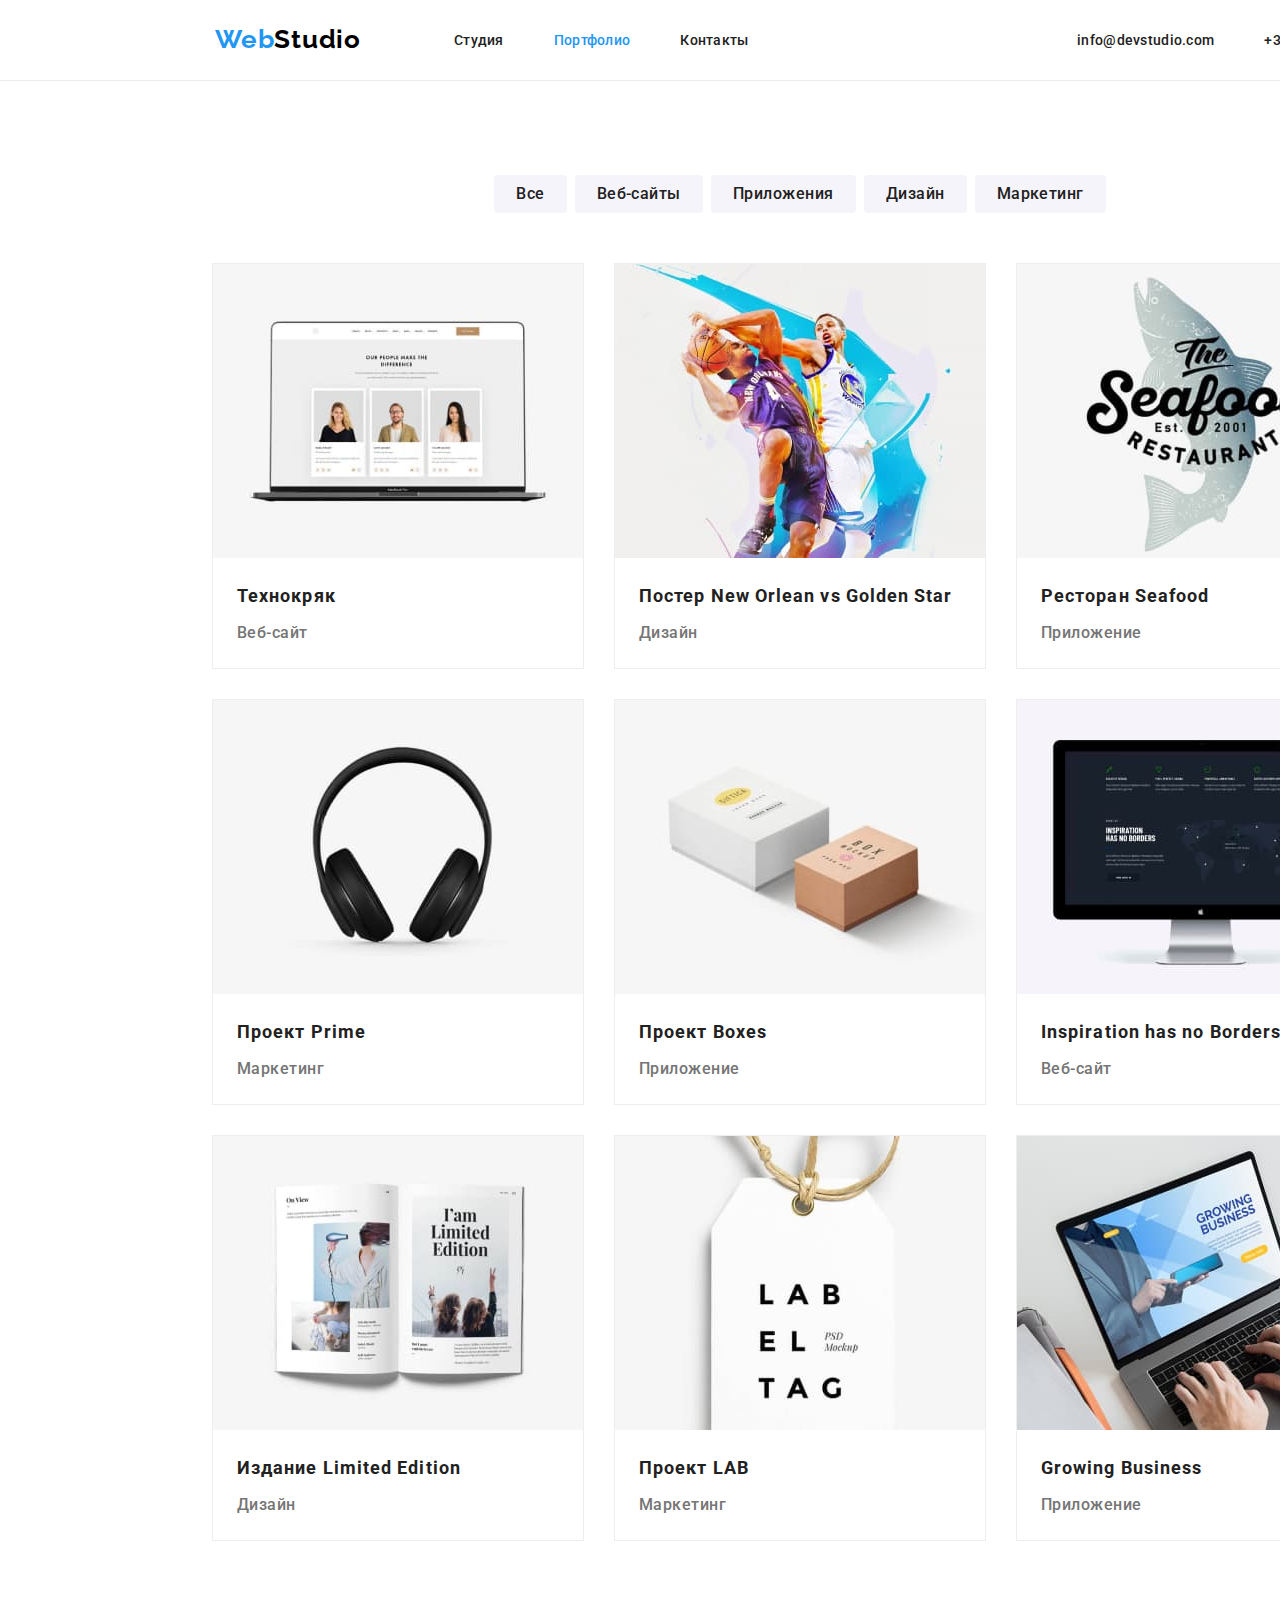
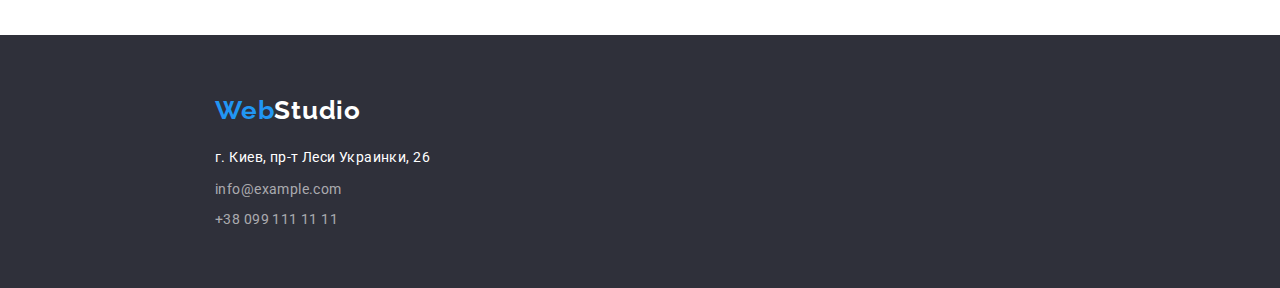
==== portfolio.html @ de570d7b "Соцсети в процессе Hover" ====
<!DOCTYPE html>
<html lang="ru">
<head>
    <meta charset="UTF-8">
    <meta name="viewport" content="width=device-width, initial-scale=1.0">
    <title>WebStudio</title>
        <link rel="stylesheet" href="https://cdnjs.cloudflare.com/ajax/libs/modern-normalize/1.1.0/modern-normalize.min.css"
            integrity="sha512-wpPYUAdjBVSE4KJnH1VR1HeZfpl1ub8YT/NKx4PuQ5NmX2tKuGu6U/JRp5y+Y8XG2tV+wKQpNHVUX03MfMFn9Q=="
            crossorigin="anonymous" referrerpolicy="no-referrer" />
        <link rel="preconnect" href="https://fonts.googleapis.com">
        <link rel="preconnect" href="https://fonts.gstatic.com" crossorigin>
        <link href="https://fonts.googleapis.com/css2?family=Raleway:wght@700&family=Roboto:wght@400;500;700;900&display=swap"
            rel="stylesheet">
        <link rel="stylesheet" href="./css/styles.css">
</head>

<body>
    <!--                                       Шапка -->
    <header class="header">
        <div class="container main-nav">
            <nav class="main-nav">
                <a class="header-logo" href="./index.html"><span class="header-web">Web</span>Studio</a>
                <ul class="list header-list">
                    <li class="header-item"><a class="link" href="./index.html">Студия</a></li>
                    <li class="header-item-active"><a class="link" href="">Портфолио</a></li>
                    <li class="header-item"><a class="link" href="">Контакты</a></li>
                </ul>
            </nav>
    
            <ul class="list contacts-nav">
                <li class="title"><a class="link" href="mailto:info@devstudio.com">info@devstudio.com</a></li>
                <li class="title"><a class="link" href="tel:+380961111111">+38 096 111 11 11</a></li>
            </ul>
        </div>
    </header>
    
    <main>
        <section>
        <!--                                 Навигация -->
    <div class="container list-button">
            <ul class="list">
                <li class="btn"><button class="button" type="button">Все</button></li>
                <li class="btn"><button class="button" type="button">Веб-сайты</button></li>
                <li class="btn"><button class="button" type="button">Приложения</button></li>
                <li class="btn"><button class="button" type="button">Дизайн</button></li>
                <li class="btn"><button class="button" type="button">Маркетинг</button></li>
            </ul>
    </div>
        <!--                            Основной контент -->
            <div class="container">
                <ul class="list portfolio">
                    <li class="list-portfolio">
                        <a class="link" href="">
                            <img src="./images/portfolio1.jpg" alt="Фото работников студии"
                                width="370"
                                height="294">
                            <h2 class="portfolio-title">Технокряк</h2>
                            <p class="portfolio-text">Веб-сайт</p>
                        </a>
                    </li>
                    <li class="list-portfolio">
                        <a class="link" href="">
                            <img src="./images/portfolio2.jpg" alt="Баскетболисты играют"
                                width="370"
                                height="294">
                            <h2 class="portfolio-title">Постер New Orlean vs Golden Star</h2>
                            <p class="portfolio-text">Дизайн</p>
                        </a>
                    </li>
                    <li class="list-portfolio">
                        <a class="link" href="">
                            <img src="./images/portfolio3.jpg" alt="Логотип ресторана"
                                width="370"
                                height="294">
                            <h2 class="portfolio-title">Ресторан Seafood</h2>
                            <p class="portfolio-text">Приложение</p>
                        </a>
                    </li>
                    <li class="list-portfolio">
                        <a class="link" href="">
                            <img src="./images/portfolio4.jpg" alt="Студийные наушники"
                                width="370"
                                height="294">
                            <h2 class="portfolio-title">Проект Prime</h2>
                            <p class="portfolio-text">Маркетинг</p>
                        </a>
                    </li>
                    <li class="list-portfolio">
                        <a class="link" href="">
                            <img src="./images/portfolio5.jpg" alt="Две коробки"
                                width="370"
                                height="294">
                            <h2 class="portfolio-title">Проект Boxes</h2>
                            <p class="portfolio-text">Приложение</p>
                        </a>
                    </li>
                    <li class="list-portfolio">
                        <a class="link" href="">
                            <img src="./images/portfolio6.jpg" alt="Дисплей монитора"
                                width="370"
                                height="294">
                            <h2 class="portfolio-title">Inspiration has no Borders</h2>
                            <p class="portfolio-text">Веб-сайт</p>
                        </a>
                    </li>
                    <li class="list-portfolio">
                        <a class="link" href="">
                            <img src="./images/portfolio7.jpg" alt="Открытая книга"
                                width="370"
                                height="294">
                            <h2 class="portfolio-title">Издание Limited Edition</h2>
                            <p class="portfolio-text">Дизайн</p>
                        </a>
                    </li>
                    <li class="list-portfolio">
                        <a class="link" href="">
                            <img src="./images/portfolio8.jpg" alt="Лейбл на нитке"
                                width="370"
                                height="294">
                            <h2 class="portfolio-title">Проект LAB</h2>
                            <p class="portfolio-text">Маркетинг</p>
                        </a>
                    </li>
                    <li class="list-portfolio">
                        <a class="link" href="">
                            <img src="./images/portfolio9.jpg" alt="Открытый ноутбук"
                                width="370"
                                height="294">
                            <h2 class="portfolio-title">Growing Business</h2>
                            <p class="portfolio-text">Приложение</p>
                        </a>
                    </li>

                </ul>
            </div>
        </section>
    </main>
 

    
  
    <!--                                        Подвал -->
    <footer class="footer">
        <div class="container padding-footer">
            <a class="header-logo-footer" href=""><span class="header-web">Web</span>Studio</a>
    
            <address>
                <ul class="list-footer">
                    <li>
                        <a class="link address" href="https://goo.gl/maps/YxNXWKbfuBUjz3Hh7" target="-_blank">г. Киев, пр-т
                            Леси Украинки, 26</a>
                    </li>
                    <li>
                        <a class="link info-mail" href="mailto:info@example.com">info@example.com</a>
                    </li>
                    <li>
                        <a class="link info" href="tel:+380991111111">+38 099 111 11 11</a>
                    </li>
                </ul>
            </address>
        </div>
    </footer>

</body>

</html>
---- css/styles.css ----
:root {
  --primary-body-color: #ffffff;
  --primary-color-title: #212121;
  --primary-color-paragraph: #757575;
  --color-link: #2196f3;
  --hero-button-hover: #188ce8;
  --footer-hero-background-color: #2f303a;
  --button-background-color: #f5f4fa;
  --header-logo: black;
  --header-web: #2196f3;
  --background-our-team: #f5f4fa;
}
html {
  box-sizing: border-box;
}
*,
*::before,
*::after {
  box-sizing: inherit;
}

/* Остальной код */

p,
ul,
h1,
h2,
h3,
h4,
h5,
h6 {
  margin: 0;
  padding-left: 0;
}
img {
  display: block;
}

body {
  background-color: var(--primary-body-color);
  font-family: Roboto, sans-serif;
  margin: 0;
  width: 1600px;
  margin-left: auto;
  margin-right: auto;
}

.container {
  width: 1230px;
  padding-left: 15px;
  padding-right: 15px;
  margin-left: auto;
  margin-right: auto;
}

.list {
  list-style: none;
  display: flex;
}
.link {
  text-decoration: none;
}

/* ----------------------------Шапка--------------------- */
.main-nav {
  display: flex;
  align-items: center;
  padding-right: 15px;
  padding-left: 15px;
  height: 80px;
  padding-top: 24px;
  padding-bottom: 25px;
}
.header {
  border-bottom: 1px solid #ececec;
}
.header-web {
  color: var(--header-web);
}
.header-logo {
  font-size: 26px;
  line-height: 31px;
  letter-spacing: 0.03em;
  text-decoration: none;
  color: var(--header-logo);
  font-family: Raleway, sans-serif;
  font-weight: 700;

  margin-right: 93px;

  display: inline-block;
}
.link {
  color: var(--primary-color-title);
  font-weight: 500;
  font-size: 14px;
  line-height: 1.14;
  letter-spacing: 0.02em;

  display: inline-block;
}
.contacts-nav {
  margin-left: auto;
  padding-right: 15px;
}
.header-item,
.header-item-active {
  margin-right: 50px;
}
.title {
  margin-right: 50px;
}
.title:last-child {
  margin-right: 0px;
}
.header-item:last-child {
  margin-right: 0px;
}

.header-item > a:hover,
.header-item > a:focus {
  color: var(--color-link);
}
.header-item > a .link {
  color: var(--primary-color-paragraph);
  font-weight: 500;
  font-size: 14px;
  line-height: 1.14;
  letter-spacing: 0.02em;

  display: inline-block;
}

.header-item-active > .link {
  color: var(--color-link);
}
.link:hover,
.link:focus {
  color: var(--color-link);
}
/* ------------------------Герой--------------------------------- */
.hero {
  background-color: var(--footer-hero-background-color);
  text-align: center;
  padding-top: 200px;
  padding-bottom: 200px;
  background: linear-gradient(rgba(47, 48, 58, 0.4), rgba(47, 48, 58, 0.4)),
    url(../images/hero.jpg);
  max-width: 1600px;
}
.hero-title {
  color: var(--primary-body-color);
  font-style: normal;
  font-weight: 900;
  font-size: 44px;
  line-height: 1.36;
  display: inline-block;
  text-transform: uppercase;

  margin-bottom: 30px;
}
.hero-button {
  font-weight: bold;
  color: var(--primary-body-color);
  background-color: var(--color-link);

  padding: 10px 32px;
  border-radius: 4px;
  border: none;
  cursor: pointer;
  margin-right: 700px;
  margin-left: 700px;
  width: 200px;
  height: 50px;
}
.hero-button:hover {
  background-color: var(--hero-button-hover);
}

/*-----------------------Чем мы занимаемся------------------------ */
.visually-hidden {
  position: fixed;
  transform: scale(0);
}
.padding-list {
  padding-top: 94px;
  padding-bottom: 94px;
}
.svg {
  background-color: #f5f4fa;
  width: 270px;
  height: 120px;
  margin-bottom: 30px;
}
.svg-antenna {
  width: 65.32px;
  height: 70px;
  margin: 25px 102.34px;
}
.svg-clock {
  width: 66.96px;
  height: 70px;
  margin: 25px 101.5px;
}
.svg-diagram {
  width: 70px;
  height: 53.69px;
  margin: 33.2px 100px 33.11px 100px;
}
.svg-astronaut {
  width: 70px;
  height: 70px;
  margin: 25px 100px;
}
.list-text {
  color: var(--primary-color-paragraph);
  font-size: 14px;
  line-height: 1.71;
  letter-spacing: 0.03em;

  width: 270px;
}
.list-heading:not(:last-child) {
  padding-right: 30px;
}

.heading {
  color: var(--primary-color-title);
  font-weight: bold;
  font-size: 14px;
  line-height: 1.14;
  letter-spacing: 0.03em;
  text-transform: uppercase;

  margin-bottom: 10px;
}
.photo-title {
  font-weight: bold;
  font-size: 36px;
  line-height: 1.16;
  text-align: center;
  letter-spacing: 0.03em;

  margin-bottom: 50px;
}
.padding-photo {
  padding-bottom: 94px;
}
.margin-img:not(:last-child) {
  margin-right: 30px;
}

/* --------------------------Наша команда------------------------ */
.our-team {
  background-color: var(--background-our-team);
}
.team-names {
  color: var(--primary-color-title);
  font-weight: 500;
  font-size: 16px;
  line-height: 1.18;
  text-align: center;
  letter-spacing: 0.03em;

  margin-top: 30px;
  margin-bottom: 10px;
}
.team-position {
  color: var(--primary-color-paragraph);
  font-size: 16px;
  line-height: 1.18;
  text-align: center;
  letter-spacing: 0.03em;

  margin-bottom: 16px;
}
.padding-team {
  padding-bottom: 94px;
  padding-top: 94px;

  background-color: var();
}
.pfoto-team {
  background-color: var(--primary-body-color);
  margin-right: 30px;
  box-shadow: 0px 1px 3px rgba(0, 0, 0, 0.12), 0px 1px 1px rgba(0, 0, 0, 0.14),
    0px 2px 1px rgba(0, 0, 0, 0.2);
  border-radius: 0px 0px 4px 4px;
}
.pfoto-team:last-child {
  margin-right: 0px;
}
.social-networks {
  display: flex;
  border: none;
  width: 206px;
  height: 44px;
  list-style: none;
  text-align: center;
  margin: 0px 32px 30px 32px;
}
.box-social {
  width: 44px;
  height: 44px;
  padding: 12px;
  border-radius: 50%;
  cursor: pointer;
}
.box-social:not(:last-child) {
  margin-right: 10px;
}

.box-social:hover {
  background-color: var(--color-link);
  fill: white;
}
.icon {
  width: 20px;
  height: 20px;
  fill: #afb1b8;
}

/* ---------------------------Подвал----------------------- */
.footer {
  background-color: var(--footer-hero-background-color);
  padding-top: 60px;
  padding-bottom: 60px;
  padding-left: 30px;
}
.list-footer {
  list-style: none;
}
.header-logo-footer {
  color: var(--primary-body-color);
  font-size: 26px;
  line-height: 1.19;
  letter-spacing: 0.03em;
  text-decoration: none;
  font-family: Raleway, sans-serif;
  font-weight: 700;
  display: inline-block;

  margin-bottom: 20px;
}
.address {
  font-size: 14px;
  line-height: 1.71;
  letter-spacing: 0.03em;
  color: var(--primary-body-color);
  font-style: normal;
  font-weight: normal;

  margin-bottom: 9px;
}
.info {
  font-style: normal;
  font-weight: normal;
  font-size: 14px;
  line-height: 1.5px;
  letter-spacing: 0.03em;
  color: rgba(255, 255, 255, 0.6);
}
.info-mail {
  font-style: normal;
  font-weight: normal;
  font-size: 14px;
  line-height: 1.5;
  letter-spacing: 0.03em;
  color: rgba(255, 255, 255, 0.6);

  margin-bottom: 9px;
}

/* ---------------------button portfolio---------------------" */
.button {
  font-weight: 500;
  font-size: 16px;
  line-height: 1.62;
  letter-spacing: 0.03em;
  font-family: Roboto, sans-serif;
  background-color: var(--button-background-color);
  color: var(--primary-color-title);
  border-radius: 4px;
  border-color: transparent;

  padding: 6px 22px;
  margin-bottom: 50px;

  cursor: pointer;
  border: none;
}
.button:hover,
.button:focus {
  background-color: var(--header-web);
  color: var(--primary-body-color);
  box-shadow: 0px 3px 1px rgba(0, 0, 0, 0.1), 0px 1px 2px rgba(0, 0, 0, 0.08),
    0px 2px 2px rgba(0, 0, 0, 0.12);
}
.list-button {
  padding-top: 94px;
}
.btn:not(:last-child) {
  margin-right: 8px;
}

.list {
  justify-content: center;
}

.button:last-child {
  margin-right: 0px;
}

/*                  Основной контент portfolio */

.portfolio {
  flex-basis: calc(100% / 3);
  display: flex;
  flex-wrap: wrap;
  padding-bottom: 94px;
}

.list-portfolio {
  border: 1px solid #eeeeee;
  margin-right: 30px;
  margin-bottom: 30px;
}
.list-portfolio:hover {
  box-shadow: 0px 1px 1px rgba(0, 0, 0, 0.12), 0px 4px 4px rgba(0, 0, 0, 0.06),
    1px 4px 6px rgba(0, 0, 0, 0.16);
}
.list-portfolio:nth-child(3n) {
  margin-right: 0px;
}
.list-portfolio:nth-last-child(-n + 3) {
  margin-bottom: 0px;
}
.portfolio-title {
  font-weight: bold;
  font-size: 18px;
  line-height: 2;
  letter-spacing: 0.06em;
  color: var(--primary-color-title);

  margin-top: 20px;
  margin-bottom: 4px;
  margin-right: 24px;
  margin-left: 24px;
}
.portfolio-text {
  font-size: 16px;
  line-height: 1.87;
  letter-spacing: 0.03em;
  color: var(--primary-color-paragraph);

  margin-bottom: 20px;
  margin-right: 24px;
  margin-left: 24px;
}
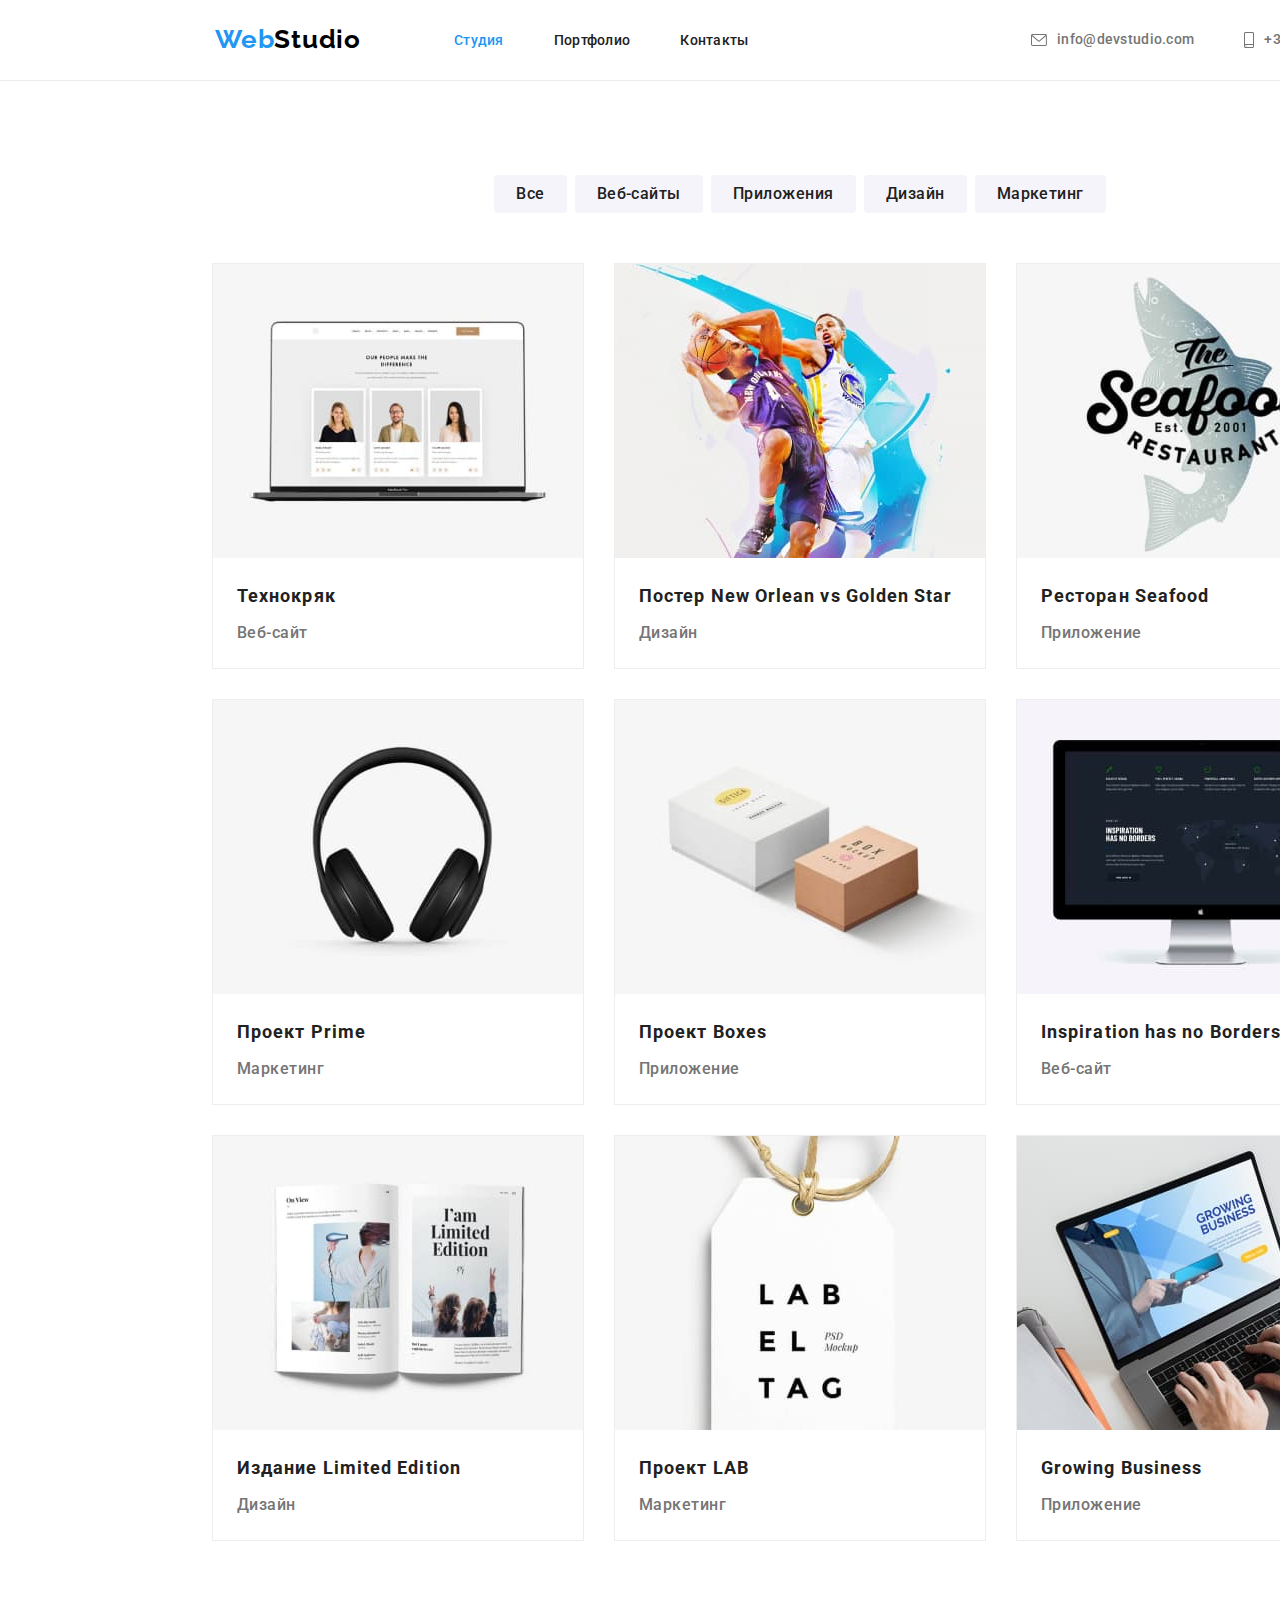
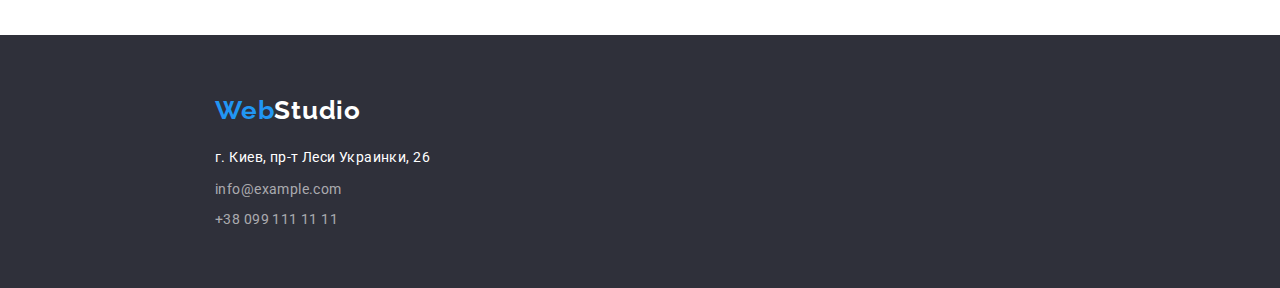
==== commit 425098b9: "Шапка в портфолио готова." ====
--- a/portfolio.html
+++ b/portfolio.html
@@ -21,15 +21,25 @@
             <nav class="main-nav">
                 <a class="header-logo" href="./index.html"><span class="header-web">Web</span>Studio</a>
                 <ul class="list header-list">
-                    <li class="header-item"><a class="link" href="./index.html">Студия</a></li>
-                    <li class="header-item-active"><a class="link" href="">Портфолио</a></li>
+                    <li class="header-item-active"><a class="link" href="">Студия</a></li>
+                    <li class="header-item"><a class="link" href="./portfolio.html">Портфолио</a></li>
                     <li class="header-item"><a class="link" href="">Контакты</a></li>
                 </ul>
             </nav>
     
             <ul class="list contacts-nav">
-                <li class="title"><a class="link" href="mailto:info@devstudio.com">info@devstudio.com</a></li>
-                <li class="title"><a class="link" href="tel:+380961111111">+38 096 111 11 11</a></li>
+                <li class="title">
+                    <svg class="icon-mail">
+                        <use href="./images/icons.svg#icon-mail"></use>
+                    </svg>
+                    <a class="link-icon" href="mailto:info@devstudio.com">info@devstudio.com</a>
+                </li>
+                <li class="title">
+                    <svg class="icon-smartphone">
+                        <use href="./images/icons.svg#icon-smartphone"></use>
+                    </svg>
+                    <a class="link-icon" href="tel:+380961111111">+38 096 111 11 11</a>
+                </li>
             </ul>
         </div>
     </header>
--- a/css/styles.css
+++ b/css/styles.css
@@ -9,6 +9,7 @@
   --header-logo: black;
   --header-web: #2196f3;
   --background-our-team: #f5f4fa;
+  --color-icon-header: #757575;
 }
 html {
   box-sizing: border-box;
@@ -90,6 +91,22 @@
 
   display: inline-block;
 }
+.icon-mail {
+  width: 16px;
+  height: 12px;
+  margin-right: 10px;
+  fill: #757575;
+}
+.icon-smartphone {
+  width: 10px;
+  height: 16px;
+  margin-right: 10px;
+  fill: #757575;
+}
+.icon-mail:hover,
+.icon-smartphone:hover {
+  fill: var(--header-web);
+}
 .link {
   color: var(--primary-color-title);
   font-weight: 500;
@@ -99,6 +116,16 @@
 
   display: inline-block;
 }
+.link-icon {
+  color: var(--color-icon-header);
+  font-weight: 500;
+  font-size: 14px;
+  line-height: 1.14;
+  letter-spacing: 0.02em;
+
+  display: inline-block;
+  text-decoration: none;
+}
 .contacts-nav {
   margin-left: auto;
   padding-right: 15px;
@@ -109,6 +136,8 @@
 }
 .title {
   margin-right: 50px;
+  display: flex;
+  align-items: center;
 }
 .title:last-child {
   margin-right: 0px;
@@ -134,6 +163,8 @@
 .header-item-active > .link {
   color: var(--color-link);
 }
+.link-icon:hover,
+.link-icon:focus,
 .link:hover,
 .link:focus {
   color: var(--color-link);
@@ -312,6 +343,8 @@
 
 .box-social:hover {
   background-color: var(--color-link);
+}
+.box-social:hover .icon {
   fill: white;
 }
 .icon {
@@ -319,7 +352,49 @@
   height: 20px;
   fill: #afb1b8;
 }
-
+/* ----------------------Постоянные клиенты-------------------- */
+.company {
+  padding-bottom: 94px;
+  padding-top: 94px;
+}
+.title-company {
+  font-weight: bold;
+  font-size: 36px;
+  line-height: 42px;
+  text-align: center;
+  letter-spacing: 0.03em;
+  margin-bottom: 50px;
+}
+.list-company {
+  display: flex;
+  text-decoration: none;
+  list-style: none;
+  padding-left: 15px;
+  padding-right: 15px;
+}
+.box-company {
+  width: 170px;
+  height: 92px;
+  border: 1px solid #afb1b8;
+  box-sizing: border-box;
+  border-radius: 4px;
+  padding: 16px 32px;
+  cursor: pointer;
+}
+.box-company:hover {
+  border: 1px solid #2196f3;
+}
+.box-company:hover .svg-company {
+  fill: var(--color-link);
+}
+.box-company:not(:last-child) {
+  margin-right: 30px;
+}
+.svg-company {
+  width: 106px;
+  height: 60px;
+  fill: #afb1b8;
+}
 /* ---------------------------Подвал----------------------- */
 .footer {
   background-color: var(--footer-hero-background-color);
@@ -370,7 +445,47 @@
 
   margin-bottom: 9px;
 }
-
+.box-footer {
+  width: 206px;
+  height: 80px;
+  margin-left: 70px;
+}
+.title-footer {
+  margin-bottom: 20px;
+  font-weight: bold;
+  font-size: 14px;
+  line-height: 16px;
+  letter-spacing: 0.03em;
+  text-transform: uppercase;
+  color: #ffffff;
+  font-style: normal;
+}
+.list-info {
+  display: flex;
+}
+.social-networks-footer {
+  display: flex;
+  list-style: none;
+}
+.box-social-footer {
+  width: 44px;
+  height: 44px;
+  padding: 12px;
+  border-radius: 50%;
+  cursor: pointer;
+  background-color: rgba(255, 255, 255, 0.1);
+}
+.box-social-footer:hover {
+  background-color: #2196f3;
+}
+.box-social-footer:not(:last-child) {
+  margin-right: 10px;
+}
+.icon-footer {
+  width: 20px;
+  height: 20px;
+  fill: #ffffff;
+}
 /* ---------------------button portfolio---------------------" */
 .button {
   font-weight: 500;
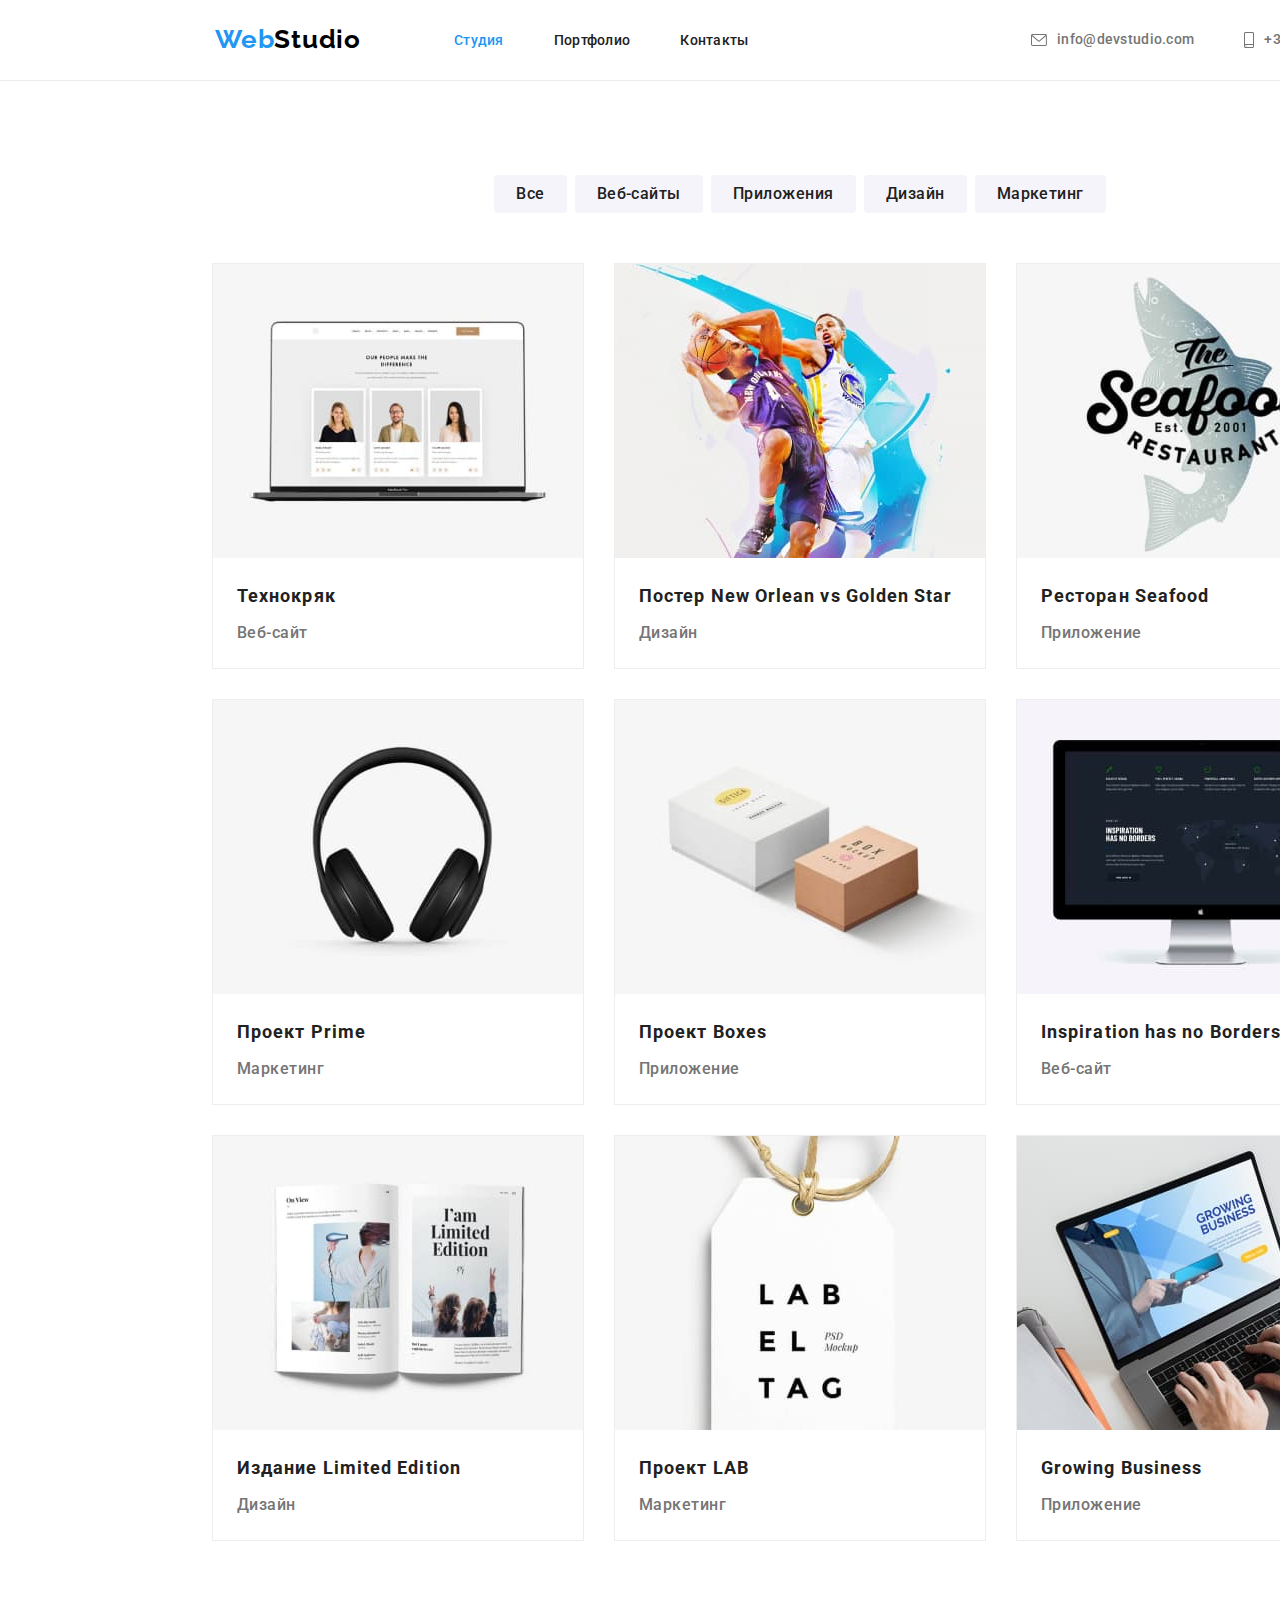
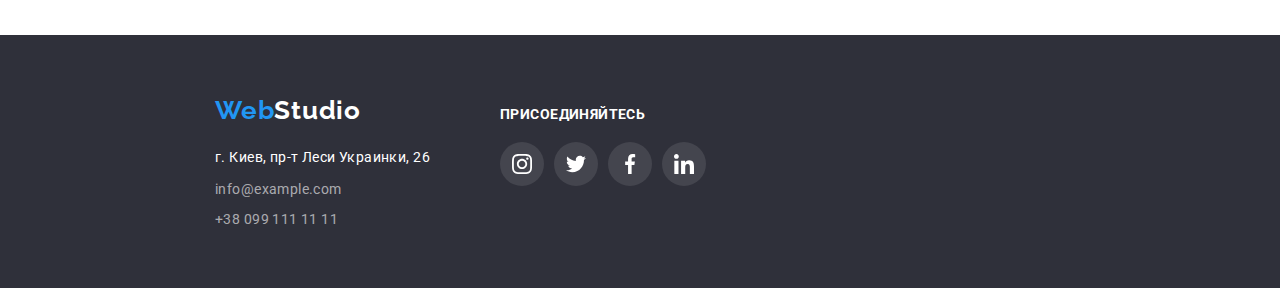
==== commit d07b64d6: "Все готово." ====
--- a/portfolio.html
+++ b/portfolio.html
@@ -150,15 +150,17 @@
     
   
     <!--                                        Подвал -->
-    <footer class="footer">
-        <div class="container padding-footer">
+<footer class="footer">
+
+    <div class="container">
+
+        <div>
             <a class="header-logo-footer" href=""><span class="header-web">Web</span>Studio</a>
-    
-            <address>
+            <address class="list-info">
                 <ul class="list-footer">
                     <li>
-                        <a class="link address" href="https://goo.gl/maps/YxNXWKbfuBUjz3Hh7" target="-_blank">г. Киев, пр-т
-                            Леси Украинки, 26</a>
+                        <a class="link address" href="https://goo.gl/maps/YxNXWKbfuBUjz3Hh7" target="-_blank">г. Киев,
+                            пр-т Леси Украинки, 26</a>
                     </li>
                     <li>
                         <a class="link info-mail" href="mailto:info@example.com">info@example.com</a>
@@ -169,7 +171,45 @@
                 </ul>
             </address>
         </div>
-    </footer>
+
+
+        <div class="box-footer">
+            <h3 class="title-footer">Присоединяйтесь</h3>
+            <ul class="social-networks-footer">
+                <li class="box-social-footer">
+                    <a href="">
+                        <svg class="icon-footer">
+                            <use href="./images/icons.svg#icon-instagram"></use>
+                        </svg>
+                    </a>
+                </li>
+                <li class="box-social-footer">
+                    <a href="">
+                        <svg class="icon-footer">
+                            <use href="./images/icons.svg#icon-twitter"></use>
+                        </svg>
+                    </a>
+                </li>
+                <li class="box-social-footer">
+                    <a href="">
+                        <svg class="icon-footer">
+                            <use href="./images/icons.svg#icon-facebook"></use>
+                        </svg>
+                    </a>
+                </li>
+                <li class="box-social-footer">
+                    <a href="">
+                        <svg class="icon-footer">
+                            <use href="./images/icons.svg#icon-linkedin"></use>
+                        </svg>
+                    </a>
+                </li>
+            </ul>
+        </div>
+
+        
+    </div>
+</footer>
 
 </body>
 
--- a/css/styles.css
+++ b/css/styles.css
@@ -396,6 +396,10 @@
   fill: #afb1b8;
 }
 /* ---------------------------Подвал----------------------- */
+.footer .container {
+  display: flex;
+  align-items: baseline;
+}
 .footer {
   background-color: var(--footer-hero-background-color);
   padding-top: 60px;
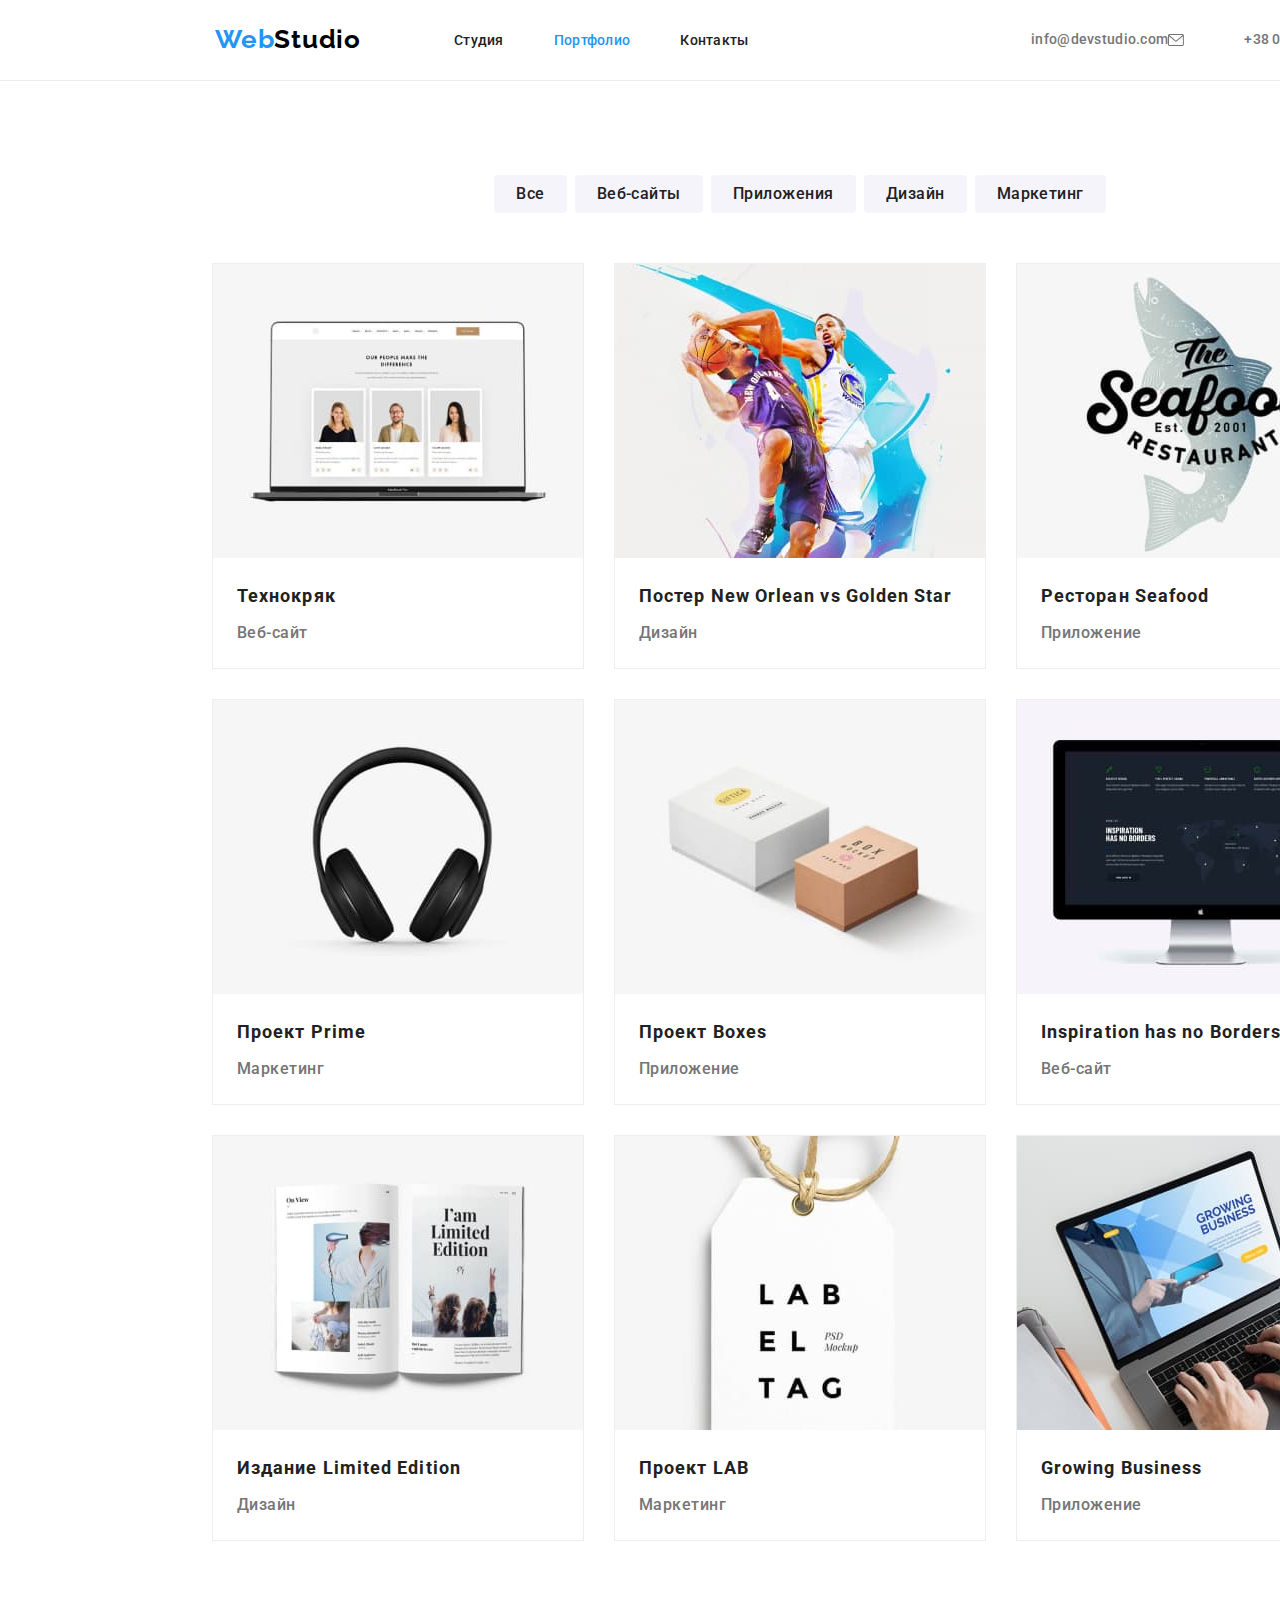
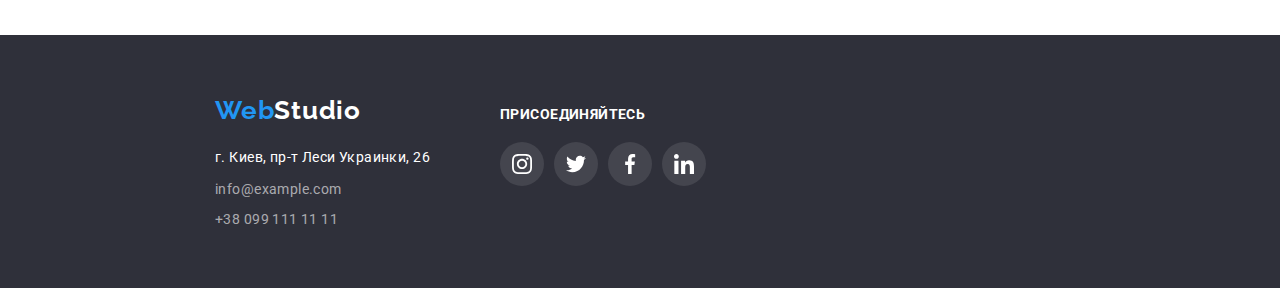
==== commit e0b3cb5b: "list contacts-nav Почти готов" ====
--- a/portfolio.html
+++ b/portfolio.html
@@ -21,8 +21,8 @@
             <nav class="main-nav">
                 <a class="header-logo" href="./index.html"><span class="header-web">Web</span>Studio</a>
                 <ul class="list header-list">
-                    <li class="header-item-active"><a class="link" href="">Студия</a></li>
-                    <li class="header-item"><a class="link" href="./portfolio.html">Портфолио</a></li>
+                    <li class="header-item"><a class="link" href="./index.html">Студия</a></li>
+                    <li class="header-item-active"><a class="link" href="">Портфолио</a></li>
                     <li class="header-item"><a class="link" href="">Контакты</a></li>
                 </ul>
             </nav>
--- a/css/styles.css
+++ b/css/styles.css
@@ -138,6 +138,7 @@
   margin-right: 50px;
   display: flex;
   align-items: center;
+  flex-direction: row-reverse;
 }
 .title:last-child {
   margin-right: 0px;
@@ -164,9 +165,7 @@
   color: var(--color-link);
 }
 .link-icon:hover,
-.link-icon:focus,
-.link:hover,
-.link:focus {
+.link-icon:focus {
   color: var(--color-link);
 }
 /* ------------------------Герой--------------------------------- */
@@ -353,6 +352,9 @@
   fill: #afb1b8;
 }
 /* ----------------------Постоянные клиенты-------------------- */
+.container-company {
+  background-color: var(--primary-body-color);
+}
 .company {
   padding-bottom: 94px;
   padding-top: 94px;
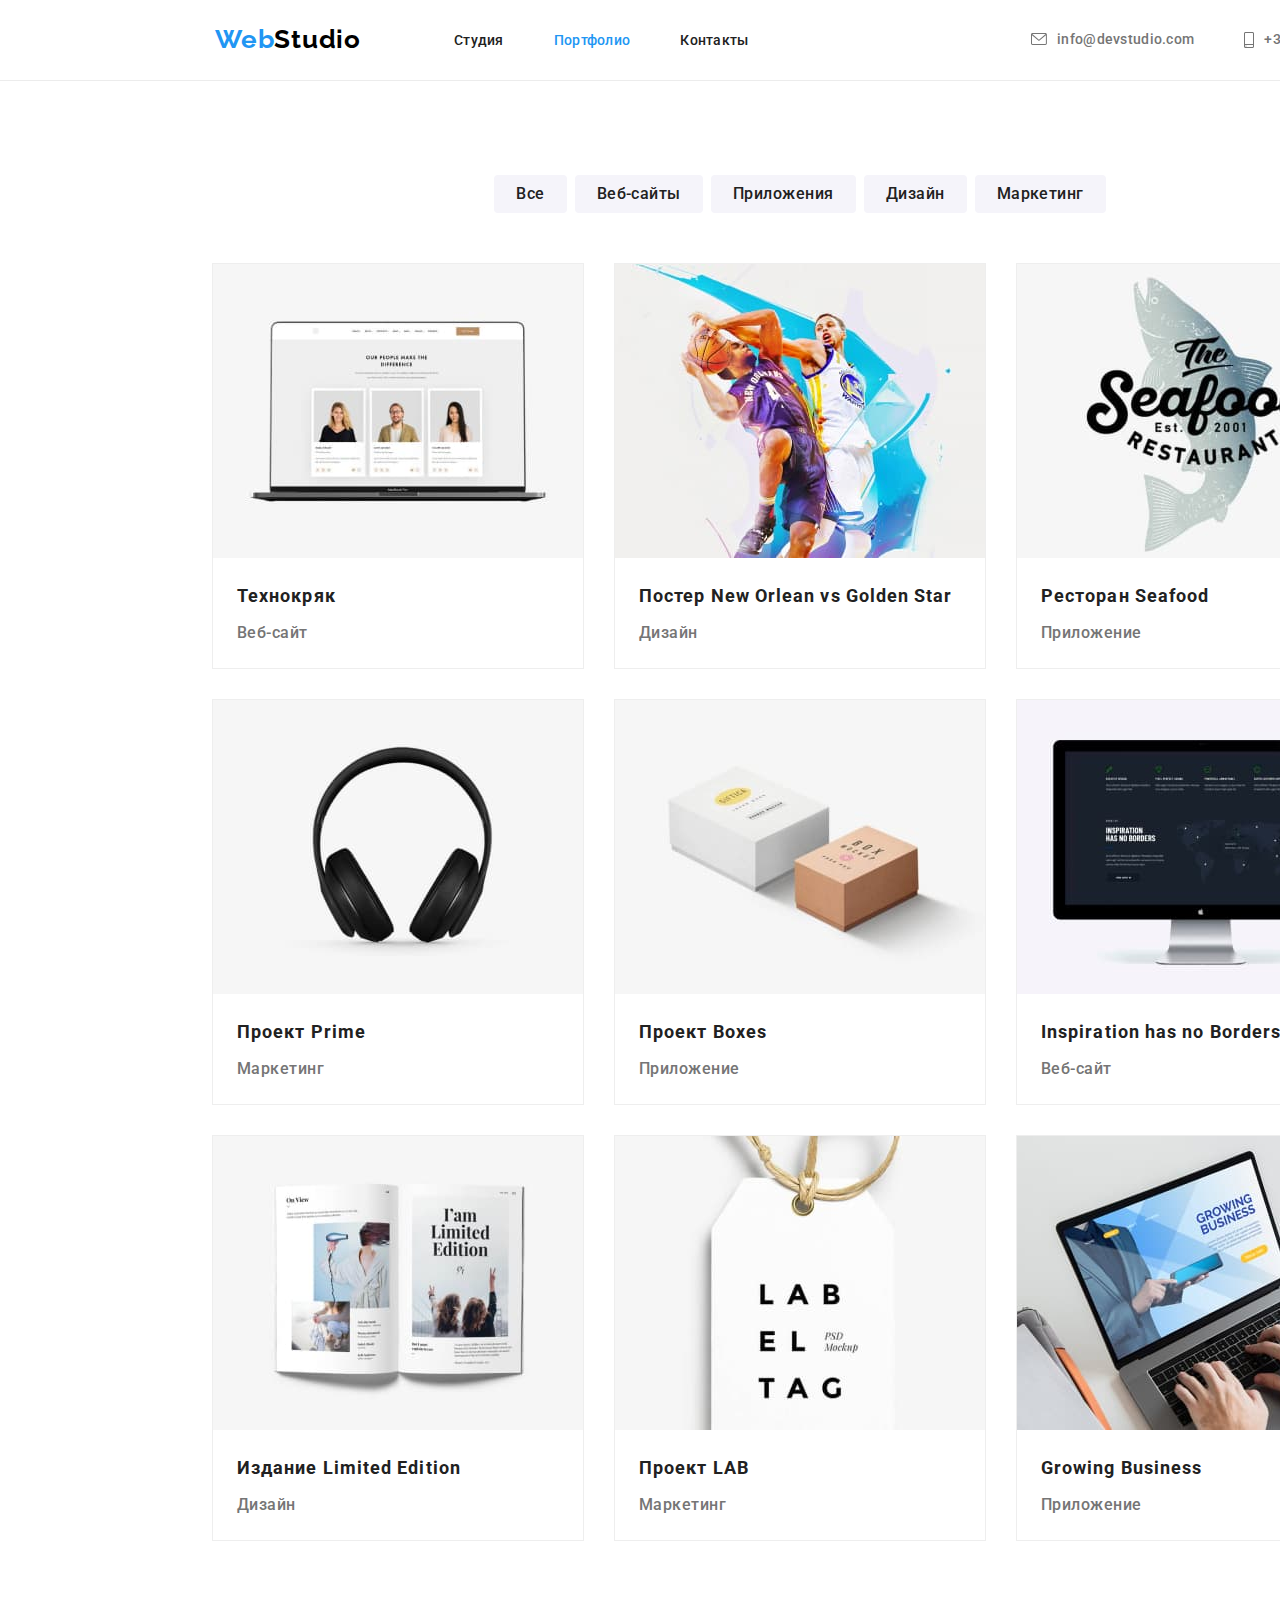
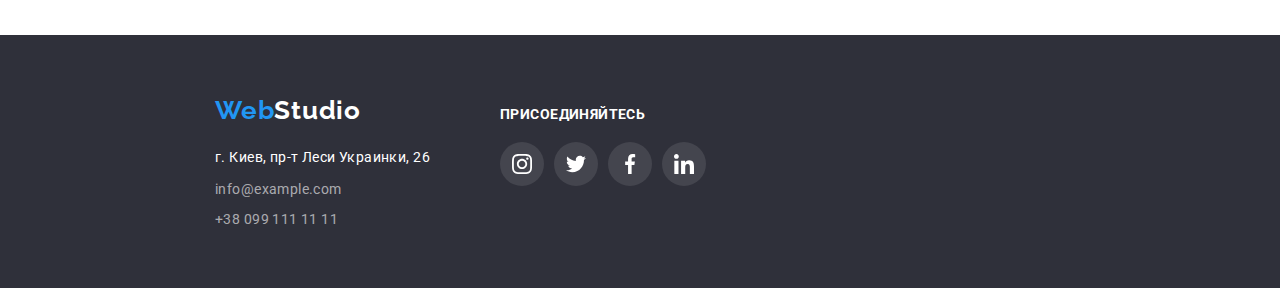
==== commit f4f9de58: "Шапка готова" ====
--- a/portfolio.html
+++ b/portfolio.html
@@ -29,17 +29,21 @@
     
             <ul class="list contacts-nav">
                 <li class="title">
-                    <svg class="icon-mail">
-                        <use href="./images/icons.svg#icon-mail"></use>
-                    </svg>
-                    <a class="link-icon" href="mailto:info@devstudio.com">info@devstudio.com</a>
-                </li>
-                <li class="title">
-                    <svg class="icon-smartphone">
-                        <use href="./images/icons.svg#icon-smartphone"></use>
-                    </svg>
-                    <a class="link-icon" href="tel:+380961111111">+38 096 111 11 11</a>
-                </li>
+                    <a class="link-icon" href="mailto:info@devstudio.com">
+                        <svg class="icon-mail">
+                            <use href="./images/icons.svg#icon-mail"></use>
+                        </svg>
+                        info@devstudio.com</a>
+                </li>
+                <div class="header-icon">
+                    <li class="title">
+                        <a class="link-icon" href="tel:+380961111111">
+                            <svg class="icon-smartphone">
+                                <use href="./images/icons.svg#icon-smartphone"></use>
+                            </svg>
+                            +38 096 111 11 11</a>
+                    </li>
+                </div>
             </ul>
         </div>
     </header>
--- a/css/styles.css
+++ b/css/styles.css
@@ -95,17 +95,13 @@
   width: 16px;
   height: 12px;
   margin-right: 10px;
-  fill: #757575;
+  fill: currentColor;
 }
 .icon-smartphone {
   width: 10px;
   height: 16px;
   margin-right: 10px;
-  fill: #757575;
-}
-.icon-mail:hover,
-.icon-smartphone:hover {
-  fill: var(--header-web);
+  fill: currentColor;
 }
 .link {
   color: var(--primary-color-title);
@@ -125,7 +121,10 @@
 
   display: inline-block;
   text-decoration: none;
-}
+  display: flex;
+  align-items: center;
+}
+
 .contacts-nav {
   margin-left: auto;
   padding-right: 15px;
